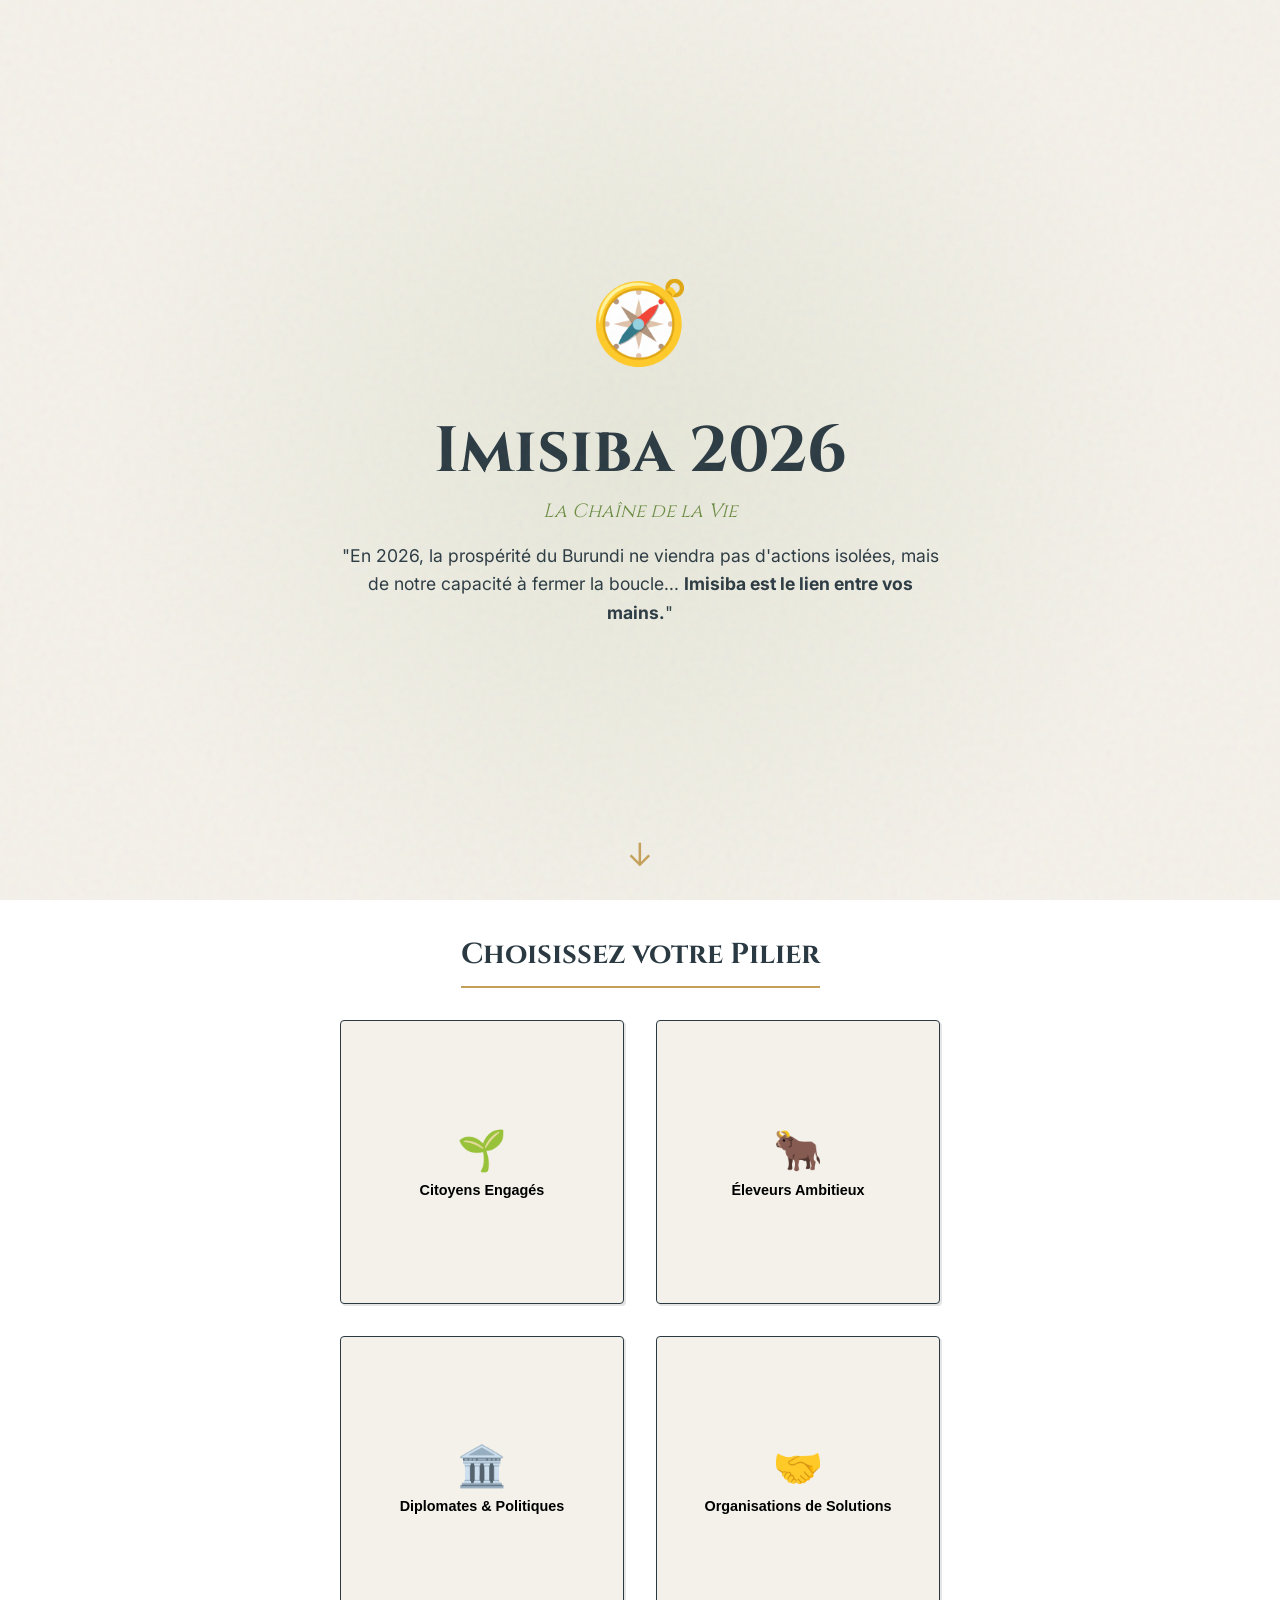
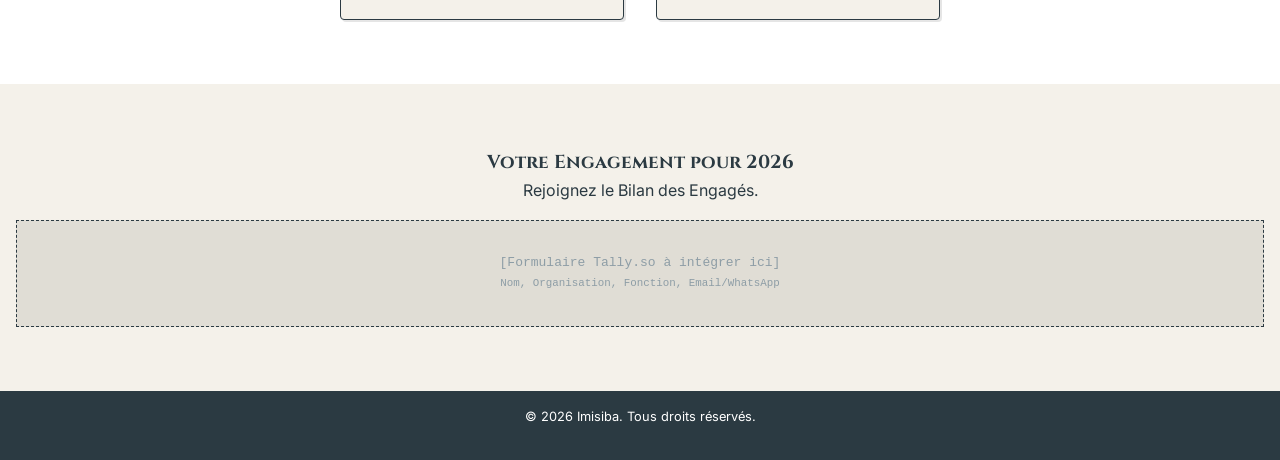
==== index.html @ 262bafe7 "Initial release" ====
<!DOCTYPE html>
<html lang="fr">

<head>
    <meta charset="UTF-8">
    <meta name="viewport" content="width=device-width, initial-scale=1.0">
    <title>Imisiba 2026 – La Chaîne de la Vie</title>
    <meta name="description" content="En 2026, fermons la boucle. Une campagne pour la prospérité du Burundi.">

    <!-- Fonts: Cinzel for Gravure/Classic feel, Inter for readability -->
    <link rel="preconnect" href="https://fonts.googleapis.com">
    <link rel="preconnect" href="https://fonts.gstatic.com" crossorigin>
    <link href="https://fonts.googleapis.com/css2?family=Cinzel:wght@400;700&family=Inter:wght@300;400;600&display=swap"
        rel="stylesheet">

    <link rel="stylesheet" href="css/style.css">
</head>

<body>

    <!-- HERO SECTION -->
    <header class="hero">
        <div class="compass-visual">
            <!-- Compass SVG/Image will go here -->
            <div class="compass-placeholder">🧭</div>
        </div>
        <div class="manifesto">
            <h1>Imisiba 2026</h1>
            <p class="lead">La Chaîne de la Vie</p>
            <p class="manifesto-text">
                "En 2026, la prospérité du Burundi ne viendra pas d'actions isolées, mais de notre capacité à fermer la
                boucle...
                <strong>Imisiba est le lien entre vos mains.</strong>"
            </p>
        </div>
        <div class="scroll-indicator">↓</div>
    </header>

    <!-- HUB SECTION (Mosaic) -->
    <main class="hub-container" id="hub">
        <h2 class="section-title">Choisissez votre Pilier</h2>

        <div class="mosaic-grid">
            <!-- Segment 1: Citoyens -->
            <button class="mosaic-item" data-segment="citoyens">
                <span class="icon">🌱</span>
                <span class="label">Citoyens Engagés</span>
            </button>

            <!-- Segment 2: Éleveurs -->
            <button class="mosaic-item" data-segment="eleveurs">
                <span class="icon">🐂</span>
                <span class="label">Éleveurs Ambitieux</span>
            </button>

            <!-- Segment 3: Diplomates -->
            <button class="mosaic-item" data-segment="politiques">
                <span class="icon">🏛️</span>
                <span class="label">Diplomates & Politiques</span>
            </button>

            <!-- Segment 4: Organisations -->
            <button class="mosaic-item" data-segment="organisations">
                <span class="icon">🤝</span>
                <span class="label">Organisations de Solutions</span>
            </button>
        </div>

        <!-- Dynamic Content Area -->
        <div id="segment-detail" class="segment-detail hidden">
            <button class="close-detail" aria-label="Fermer">×</button>
            <div class="detail-content">
                <!-- Content injected via JS -->
            </div>
        </div>
    </main>

    <!-- COMMITMENT SECTION -->
    <section class="commitment" id="engage">
        <div class="container">
            <h3>Votre Engagement pour 2026</h3>
            <p>Rejoignez le Bilan des Engagés.</p>

            <!-- Tally Embed Placeholder -->
            <div id="tally-form-container">
                <div class="tally-placeholder">
                    [Formulaire Tally.so à intégrer ici]
                    <br>
                    <small>Nom, Organisation, Fonction, Email/WhatsApp</small>
                </div>
                <!-- 
                <iframe data-tally-src="..." width="100%" height="400" frameborder="0" marginheight="0" marginwidth="0" title="Imisiba 2026"></iframe>
                -->
            </div>
        </div>
    </section>

    <footer>
        <p>&copy; 2026 Imisiba. Tous droits réservés.</p>
    </footer>

    <script src="js/script.js"></script>
</body>

</html>
---- css/style.css ----
/* VARIABLES & RESET */
:root {
    --color-bg: #f4f1ea;
    /* Ancient Paper */
    --color-ink: #2b3a42;
    /* Dark Ink */
    --color-accent: #6b8c42;
    /* Botanical Green */
    --color-gold: #c5a059;
    /* Etching Gold */
    --color-muted: #8d9da6;
    /* Muted Blue/Grey */

    --font-heading: 'Cinzel', serif;
    --font-body: 'Inter', sans-serif;

    --spacing-sm: 0.5rem;
    --spacing-md: 1rem;
    --spacing-lg: 2rem;
}

* {
    box-sizing: border-box;
    margin: 0;
    padding: 0;
}

body {
    background-color: var(--color-bg);
    color: var(--color-ink);
    font-family: var(--font-body);
    line-height: 1.6;
    overflow-x: hidden;
}

/* TYPOGRAPHY */
h1,
h2,
h3 {
    font-family: var(--font-heading);
    font-weight: 700;
    color: var(--color-ink);
}

h1 {
    font-size: 2.5rem;
    line-height: 1.1;
    margin-bottom: var(--spacing-sm);
}

h2 {
    font-size: 1.8rem;
    text-align: center;
    margin-bottom: var(--spacing-lg);
    border-bottom: 2px solid var(--color-gold);
    display: inline-block;
    padding-bottom: 0.5rem;
}

p {
    margin-bottom: var(--spacing-md);
}

/* VISUAL STYLE: GRAVURE EFFECT */
/* Adding a subtle noise overlay to simulate paper grain */
body::before {
    content: "";
    position: fixed;
    top: 0;
    left: 0;
    width: 100%;
    height: 100%;
    background-image: url("data:image/svg+xml,%3Csvg viewBox='0 0 200 200' xmlns='http://www.w3.org/2000/svg'%3E%3Cfilter id='noiseFilter'%3E%3CfeTurbulence type='fractalNoise' baseFrequency='0.65' numOctaves='3' stitchTiles='stitch'/%3E%3C/filter%3E%3Crect width='100%25' height='100%25' filter='url(%23noiseFilter)' opacity='0.05'/%3E%3C/svg%3E");
    pointer-events: none;
    z-index: 9999;
}

/* HERO SECTION */
.hero {
    height: 100vh;
    display: flex;
    flex-direction: column;
    justify-content: center;
    align-items: center;
    padding: var(--spacing-lg);
    text-align: center;
    position: relative;
    background: radial-gradient(circle at center, rgba(107, 140, 66, 0.1) 0%, transparent 70%);
}

.compass-visual {
    font-size: 5rem;
    margin-bottom: var(--spacing-lg);
    animation: rotateSlow 60s infinite linear;
}

@keyframes rotateSlow {
    from {
        transform: rotate(0deg);
    }

    to {
        transform: rotate(360deg);
    }
}

.lead {
    font-size: 1.2rem;
    font-style: italic;
    color: var(--color-accent);
    font-family: var(--font-heading);
}

.manifesto-text {
    max-width: 600px;
    margin-top: var(--spacing-md);
    font-size: 1.1rem;
}

.scroll-indicator {
    position: absolute;
    bottom: 20px;
    font-size: 2rem;
    color: var(--color-gold);
    animation: bounce 2s infinite;
}

@keyframes bounce {

    0%,
    20%,
    50%,
    80%,
    100% {
        transform: translateY(0);
    }

    40% {
        transform: translateY(-10px);
    }

    60% {
        transform: translateY(-5px);
    }
}

/* HUB - MOSAIC */
.hub-container {
    min-height: 80vh;
    padding: var(--spacing-lg) var(--spacing-md);
    background: #fff;
    display: flex;
    flex-direction: column;
    align-items: center;
}

.mosaic-grid {
    display: grid;
    grid-template-columns: 1fr 1fr;
    gap: var(--spacing-md);
    max-width: 600px;
    width: 100%;
    margin-bottom: var(--spacing-lg);
}

.mosaic-item {
    background: var(--color-bg);
    border: 1px solid var(--color-ink);
    border-radius: 4px;
    /* Classic corners */
    padding: var(--spacing-lg);
    aspect-ratio: 1;
    display: flex;
    flex-direction: column;
    align-items: center;
    justify-content: center;
    cursor: pointer;
    transition: all 0.3s ease;
    box-shadow: 2px 2px 0px rgba(0, 0, 0, 0.1);
}

.mosaic-item:hover {
    transform: translateY(-2px);
    box-shadow: 4px 4px 0px var(--color-gold);
    border-color: var(--color-accent);
}

.mosaic-item .icon {
    font-size: 2.5rem;
    margin-bottom: var(--spacing-sm);
}

.mosaic-item .label {
    font-weight: 600;
    font-size: 0.9rem;
    text-align: center;
}

/* DETAIL PANEL */
.segment-detail {
    width: 100%;
    max-width: 600px;
    background: var(--color-ink);
    color: var(--color-bg);
    padding: var(--spacing-lg);
    border: 2px solid var(--color-gold);
    position: relative;
    opacity: 0;
    transform: translateY(20px);
    transition: all 0.4s ease;
}

.segment-detail.visible {
    opacity: 1;
    transform: translateY(0);
}

.segment-detail.hidden {
    display: none;
}

.close-detail {
    position: absolute;
    top: 5px;
    right: 10px;
    background: none;
    border: none;
    color: var(--color-gold);
    font-size: 2rem;
    cursor: pointer;
}

.detail-header {
    display: flex;
    align-items: center;
    gap: var(--spacing-md);
    margin-bottom: var(--spacing-md);
    border-bottom: 1px solid var(--color-gold);
    padding-bottom: var(--spacing-sm);
}

.detail-icon {
    font-size: 2rem;
}

.detail-text {
    font-size: 1.1rem;
    margin-bottom: var(--spacing-lg);
}

.cta-button {
    display: inline-block;
    background: var(--color-gold);
    color: var(--color-ink);
    text-decoration: none;
    padding: 10px 20px;
    font-weight: 700;
    text-transform: uppercase;
    letter-spacing: 1px;
    border: 1px solid transparent;
    transition: 0.3s;
}

.cta-button:hover {
    background: transparent;
    border-color: var(--color-gold);
    color: var(--color-gold);
}

/* COMMITMENT / FOOTER */
.commitment {
    padding: 4rem var(--spacing-md);
    background-color: var(--color-bg);
    text-align: center;
}

.tally-placeholder {
    background: #e0ddd5;
    padding: 2rem;
    border: 1px dashed var(--color-ink);
    margin-top: var(--spacing-md);
    font-family: monospace;
    color: var(--color-muted);
}

footer {
    text-align: center;
    padding: var(--spacing-md);
    background: var(--color-ink);
    color: #fff;
    font-size: 0.8rem;
}

/* RESPONSIVE */
@media (min-width: 768px) {
    .mosaic-grid {
        gap: var(--spacing-lg);
    }

    h1 {
        font-size: 4rem;
    }
}
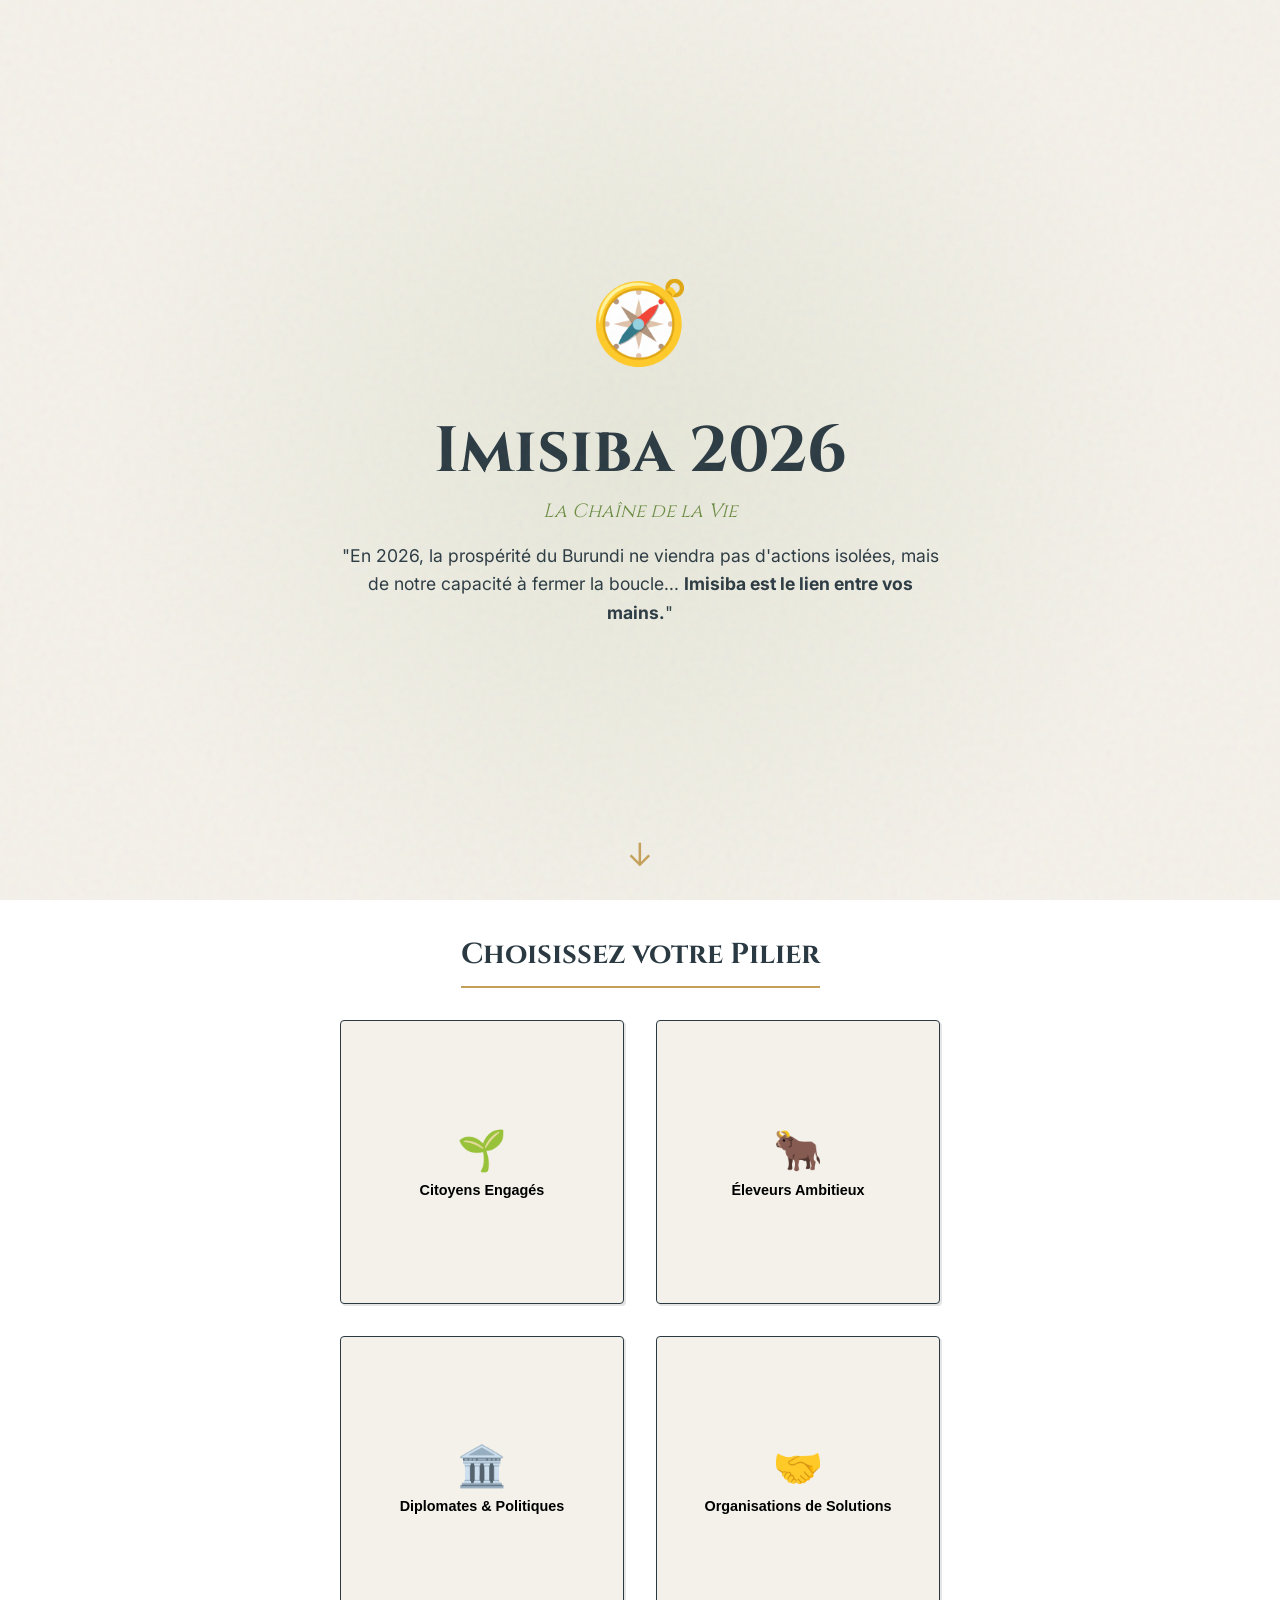
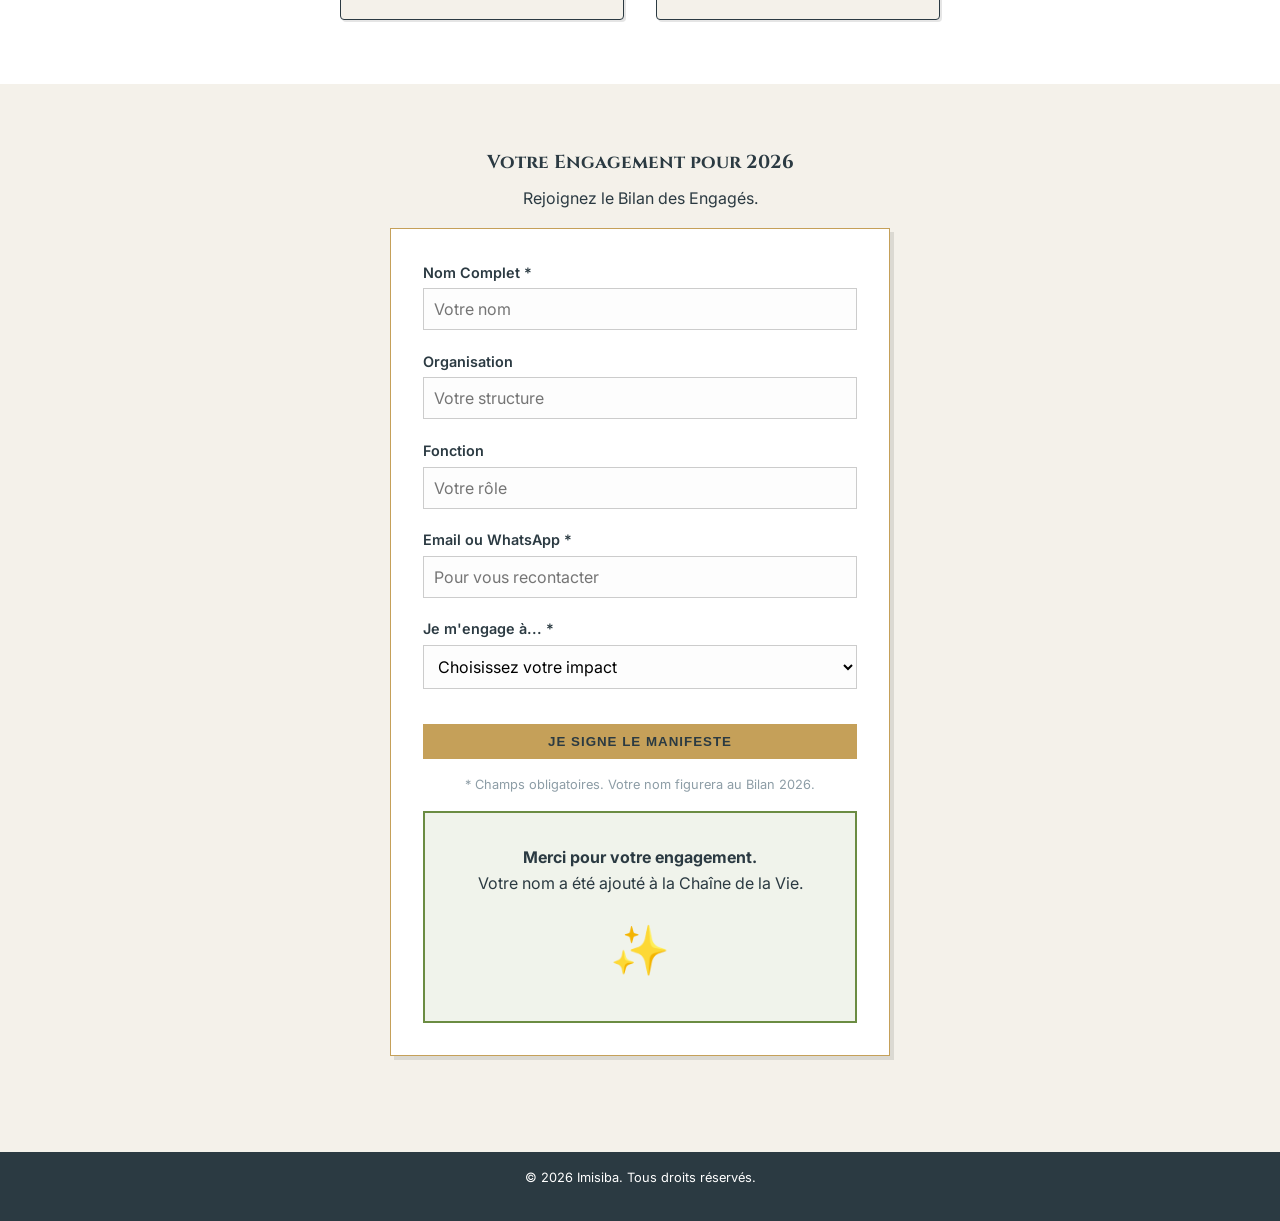
==== commit 7e67b88a: "Update Emails URLs and Docs" ====
--- a/index.html
+++ b/index.html
@@ -81,16 +81,50 @@
             <h3>Votre Engagement pour 2026</h3>
             <p>Rejoignez le Bilan des Engagés.</p>
 
-            <!-- Tally Embed Placeholder -->
-            <div id="tally-form-container">
-                <div class="tally-placeholder">
-                    [Formulaire Tally.so à intégrer ici]
-                    <br>
-                    <small>Nom, Organisation, Fonction, Email/WhatsApp</small>
+            <!-- Custom Engagement Form -->
+            <div id="custom-form-container" class="form-container">
+                <form id="engagement-form" class="engagement-form">
+                    <div class="form-group">
+                        <label for="name">Nom Complet *</label>
+                        <input type="text" id="name" name="name" required placeholder="Votre nom">
+                    </div>
+
+                    <div class="form-group">
+                        <label for="org">Organisation</label>
+                        <input type="text" id="org" name="org" placeholder="Votre structure">
+                    </div>
+
+                    <div class="form-group">
+                        <label for="function">Fonction</label>
+                        <input type="text" id="function" name="function" placeholder="Votre rôle">
+                    </div>
+
+                    <div class="form-group">
+                        <label for="contact">Email ou WhatsApp *</label>
+                        <input type="text" id="contact" name="contact" required placeholder="Pour vous recontacter">
+                    </div>
+
+                    <div class="form-group">
+                        <label for="commitment">Je m'engage à... *</label>
+                        <select id="commitment" name="commitment" required>
+                            <option value="" disabled selected>Choisissez votre impact</option>
+                            <option value="Trier">Trier mes biodéchets (Citoyen)</option>
+                            <option value="Transformer">Pratiquer la lombriculture (Éleveur)</option>
+                            <option value="Soutenir">Garantir le cadre souverain (Politique)</option>
+                            <option value="Investir">Apporter des solutions techniques (Organisation)</option>
+                        </select>
+                    </div>
+
+                    <button type="submit" class="cta-button submit-btn">Je signe le manifeste</button>
+
+                    <p class="form-note">* Champs obligatoires. Votre nom figurera au Bilan 2026.</p>
+                </form>
+
+                <div id="form-success" class="hidden success-message">
+                    <h4>Merci pour votre engagement.</h4>
+                    <p>Votre nom a été ajouté à la Chaîne de la Vie.</p>
+                    <span class="check-icon">✨</span>
                 </div>
-                <!-- 
-                <iframe data-tally-src="..." width="100%" height="400" frameborder="0" marginheight="0" marginwidth="0" title="Imisiba 2026"></iframe>
-                -->
             </div>
         </div>
     </section>
--- a/css/style.css
+++ b/css/style.css
@@ -283,12 +283,83 @@
     color: var(--color-muted);
 }
 
+.commitment h3 {
+    margin-bottom: var(--spacing-sm);
+}
+
+.form-container {
+    max-width: 500px;
+    margin: 0 auto;
+    text-align: left;
+    background: #fff;
+    padding: 2rem;
+    border: 1px solid var(--color-gold);
+    box-shadow: 4px 4px 0px rgba(0, 0, 0, 0.1);
+}
+
+.form-group {
+    margin-bottom: 1.2rem;
+}
+
+label {
+    display: block;
+    font-weight: 600;
+    font-size: 0.9rem;
+    margin-bottom: 0.3rem;
+    color: var(--color-ink);
+}
+
+input,
+select {
+    width: 100%;
+    padding: 10px;
+    border: 1px solid #ccc;
+    font-family: var(--font-body);
+    font-size: 1rem;
+    background: #fdfdfd;
+}
+
+input:focus,
+select:focus {
+    outline: none;
+    border-color: var(--color-accent);
+    box-shadow: 0 0 0 2px rgba(107, 140, 66, 0.2);
+}
+
+.submit-btn {
+    width: 100%;
+    border: none;
+    cursor: pointer;
+    margin-top: 1rem;
+}
+
+.form-note {
+    font-size: 0.8rem;
+    color: var(--color-muted);
+    text-align: center;
+    margin-top: 1rem;
+}
+
+.success-message {
+    text-align: center;
+    padding: 2rem;
+    border: 2px solid var(--color-accent);
+    background: rgba(107, 140, 66, 0.1);
+}
+
+.check-icon {
+    display: block;
+    font-size: 3rem;
+    margin-top: 1rem;
+}
+
 footer {
     text-align: center;
     padding: var(--spacing-md);
     background: var(--color-ink);
     color: #fff;
     font-size: 0.8rem;
+    margin-top: 2rem;
 }
 
 /* RESPONSIVE */
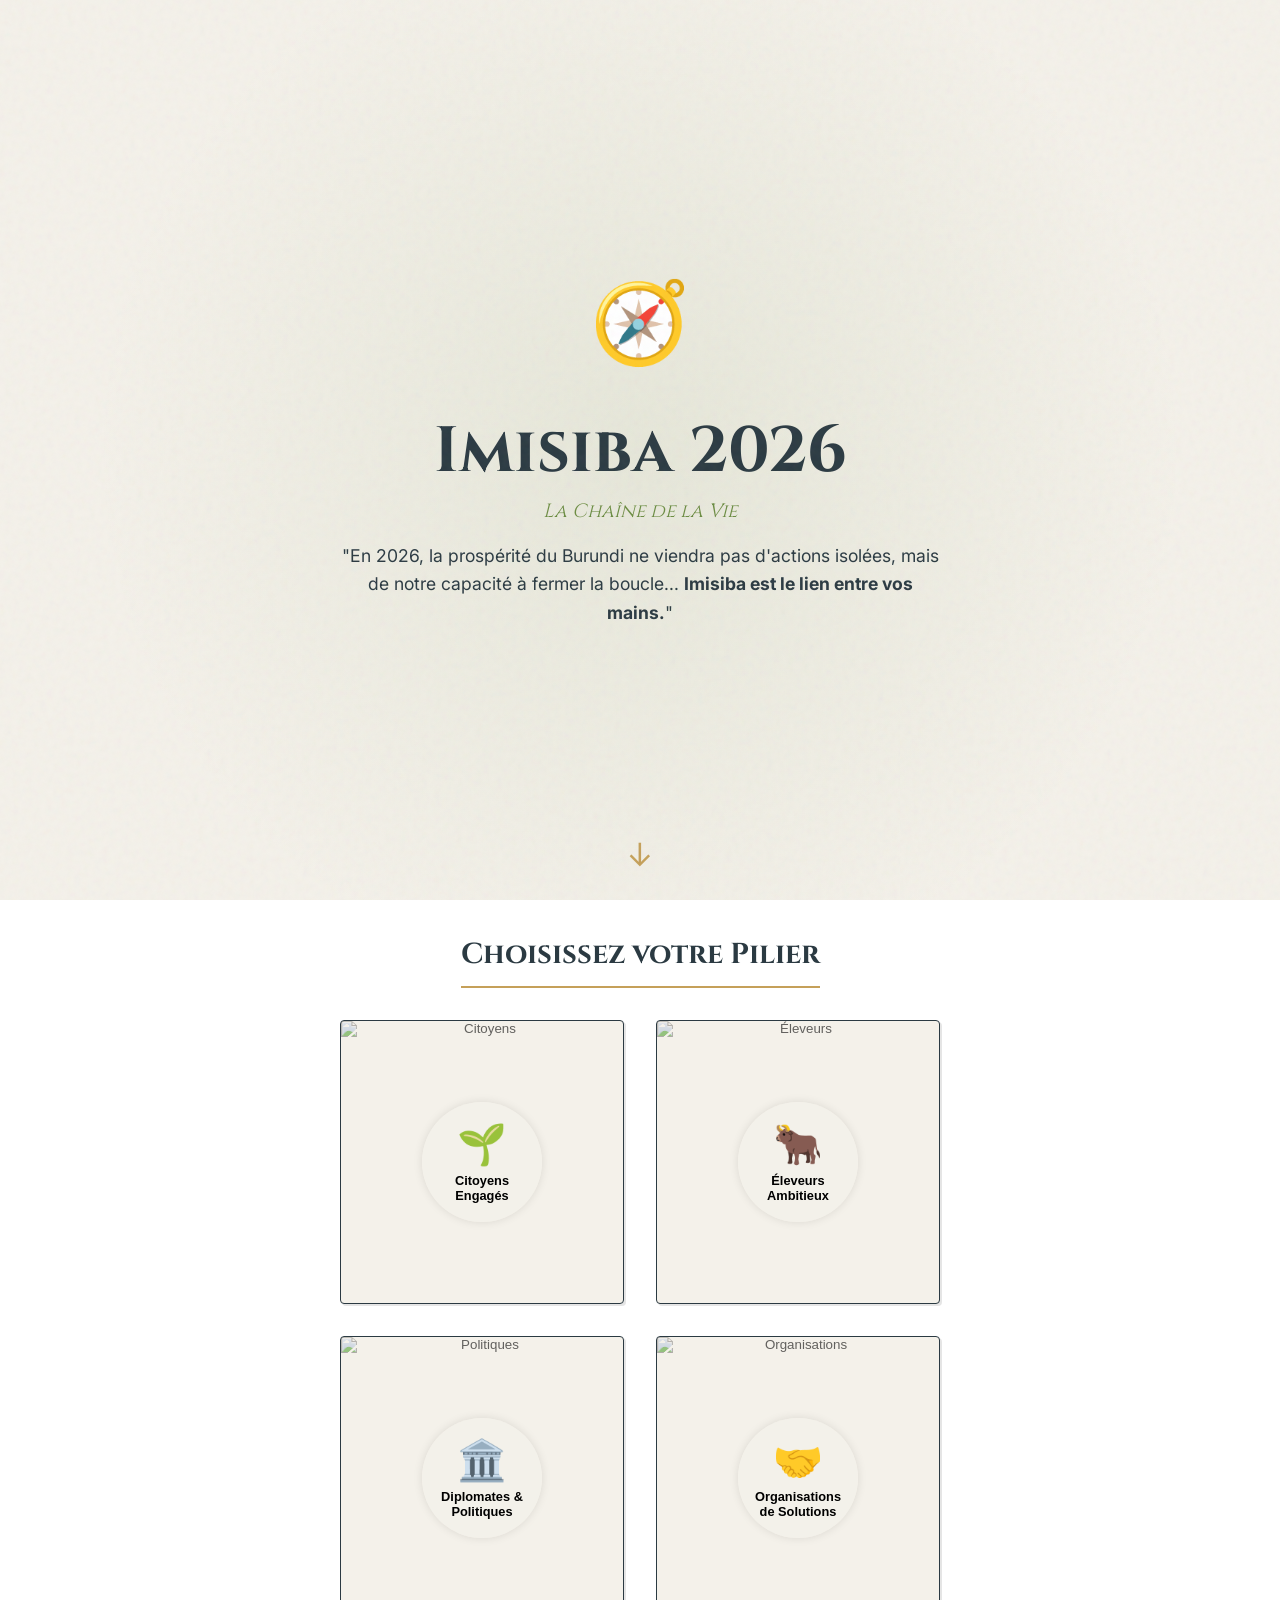
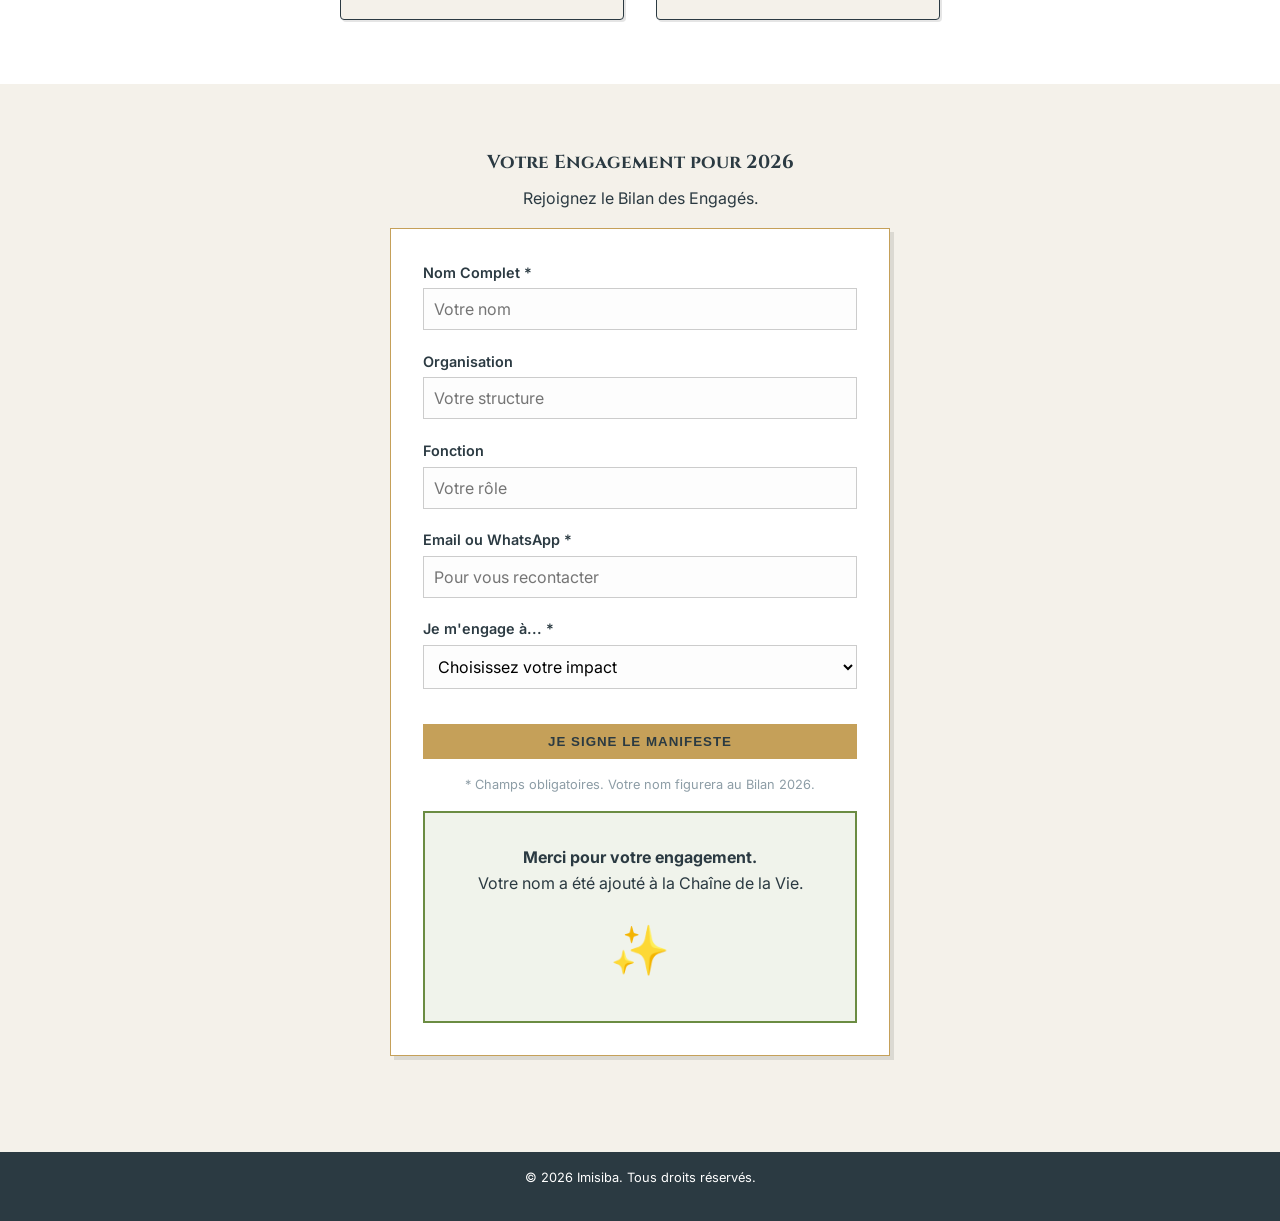
==== commit c0290505: "Update assets to JPG" ====
--- a/index.html
+++ b/index.html
@@ -21,8 +21,9 @@
     <!-- HERO SECTION -->
     <header class="hero">
         <div class="compass-visual">
-            <!-- Compass SVG/Image will go here -->
-            <div class="compass-placeholder">🧭</div>
+            <img src="assets/boussole-main.jpg" alt="Boussole Imisiba" class="compass-img"
+                onerror="this.style.display='none'; document.querySelector('.compass-fallback').style.display='block';">
+            <div class="compass-fallback" style="display:none; font-size: 5rem;">🧭</div>
         </div>
         <div class="manifesto">
             <h1>Imisiba 2026</h1>
@@ -43,26 +44,38 @@
         <div class="mosaic-grid">
             <!-- Segment 1: Citoyens -->
             <button class="mosaic-item" data-segment="citoyens">
-                <span class="icon">🌱</span>
-                <span class="label">Citoyens Engagés</span>
+                <img src="assets/segment-citoyens.jpg" alt="Citoyens" class="segment-img">
+                <div class="overlay">
+                    <span class="icon">🌱</span>
+                    <span class="label">Citoyens Engagés</span>
+                </div>
             </button>
 
             <!-- Segment 2: Éleveurs -->
             <button class="mosaic-item" data-segment="eleveurs">
-                <span class="icon">🐂</span>
-                <span class="label">Éleveurs Ambitieux</span>
+                <img src="assets/segment-eleveurs.jpg" alt="Éleveurs" class="segment-img">
+                <div class="overlay">
+                    <span class="icon">🐂</span>
+                    <span class="label">Éleveurs Ambitieux</span>
+                </div>
             </button>
 
             <!-- Segment 3: Diplomates -->
             <button class="mosaic-item" data-segment="politiques">
-                <span class="icon">🏛️</span>
-                <span class="label">Diplomates & Politiques</span>
+                <img src="assets/segment-politiques.jpg" alt="Politiques" class="segment-img">
+                <div class="overlay">
+                    <span class="icon">🏛️</span>
+                    <span class="label">Diplomates & Politiques</span>
+                </div>
             </button>
 
             <!-- Segment 4: Organisations -->
             <button class="mosaic-item" data-segment="organisations">
-                <span class="icon">🤝</span>
-                <span class="label">Organisations de Solutions</span>
+                <img src="assets/segment-organisations.jpg" alt="Organisations" class="segment-img">
+                <div class="overlay">
+                    <span class="icon">🤝</span>
+                    <span class="label">Organisations de Solutions</span>
+                </div>
             </button>
         </div>
 
--- a/css/style.css
+++ b/css/style.css
@@ -89,8 +89,16 @@
 }
 
 .compass-visual {
-    font-size: 5rem;
     margin-bottom: var(--spacing-lg);
+    /* Animation removed for static image, or applied to img */
+}
+
+.compass-img {
+    max-width: 300px;
+    /* Adjust as needed */
+    height: auto;
+    filter: sepia(0.3) contrast(1.1);
+    /* Gravure feel */
     animation: rotateSlow 60s infinite linear;
 }
 
@@ -167,8 +175,8 @@
     background: var(--color-bg);
     border: 1px solid var(--color-ink);
     border-radius: 4px;
-    /* Classic corners */
-    padding: var(--spacing-lg);
+    padding: 0;
+    /* Remove padding for full image */
     aspect-ratio: 1;
     display: flex;
     flex-direction: column;
@@ -177,6 +185,41 @@
     cursor: pointer;
     transition: all 0.3s ease;
     box-shadow: 2px 2px 0px rgba(0, 0, 0, 0.1);
+    position: relative;
+    overflow: hidden;
+}
+
+.segment-img {
+    position: absolute;
+    top: 0;
+    left: 0;
+    width: 100%;
+    height: 100%;
+    object-fit: cover;
+    opacity: 0.6;
+    transition: 0.3s;
+    mix-blend-mode: multiply;
+}
+
+.mosaic-item:hover .segment-img {
+    opacity: 0.8;
+    transform: scale(1.05);
+}
+
+.mosaic-item .overlay {
+    position: relative;
+    z-index: 2;
+    display: flex;
+    flex-direction: column;
+    align-items: center;
+    background: rgba(244, 241, 234, 0.85);
+    /* Semi-transparent bg for text */
+    padding: 10px;
+    border-radius: 50%;
+    width: 120px;
+    height: 120px;
+    justify-content: center;
+    box-shadow: 0 0 10px rgba(0, 0, 0, 0.1);
 }
 
 .mosaic-item:hover {
@@ -187,13 +230,14 @@
 
 .mosaic-item .icon {
     font-size: 2.5rem;
-    margin-bottom: var(--spacing-sm);
+    margin-bottom: 5px;
 }
 
 .mosaic-item .label {
     font-weight: 600;
-    font-size: 0.9rem;
-    text-align: center;
+    font-size: 0.8rem;
+    text-align: center;
+    line-height: 1.2;
 }
 
 /* DETAIL PANEL */
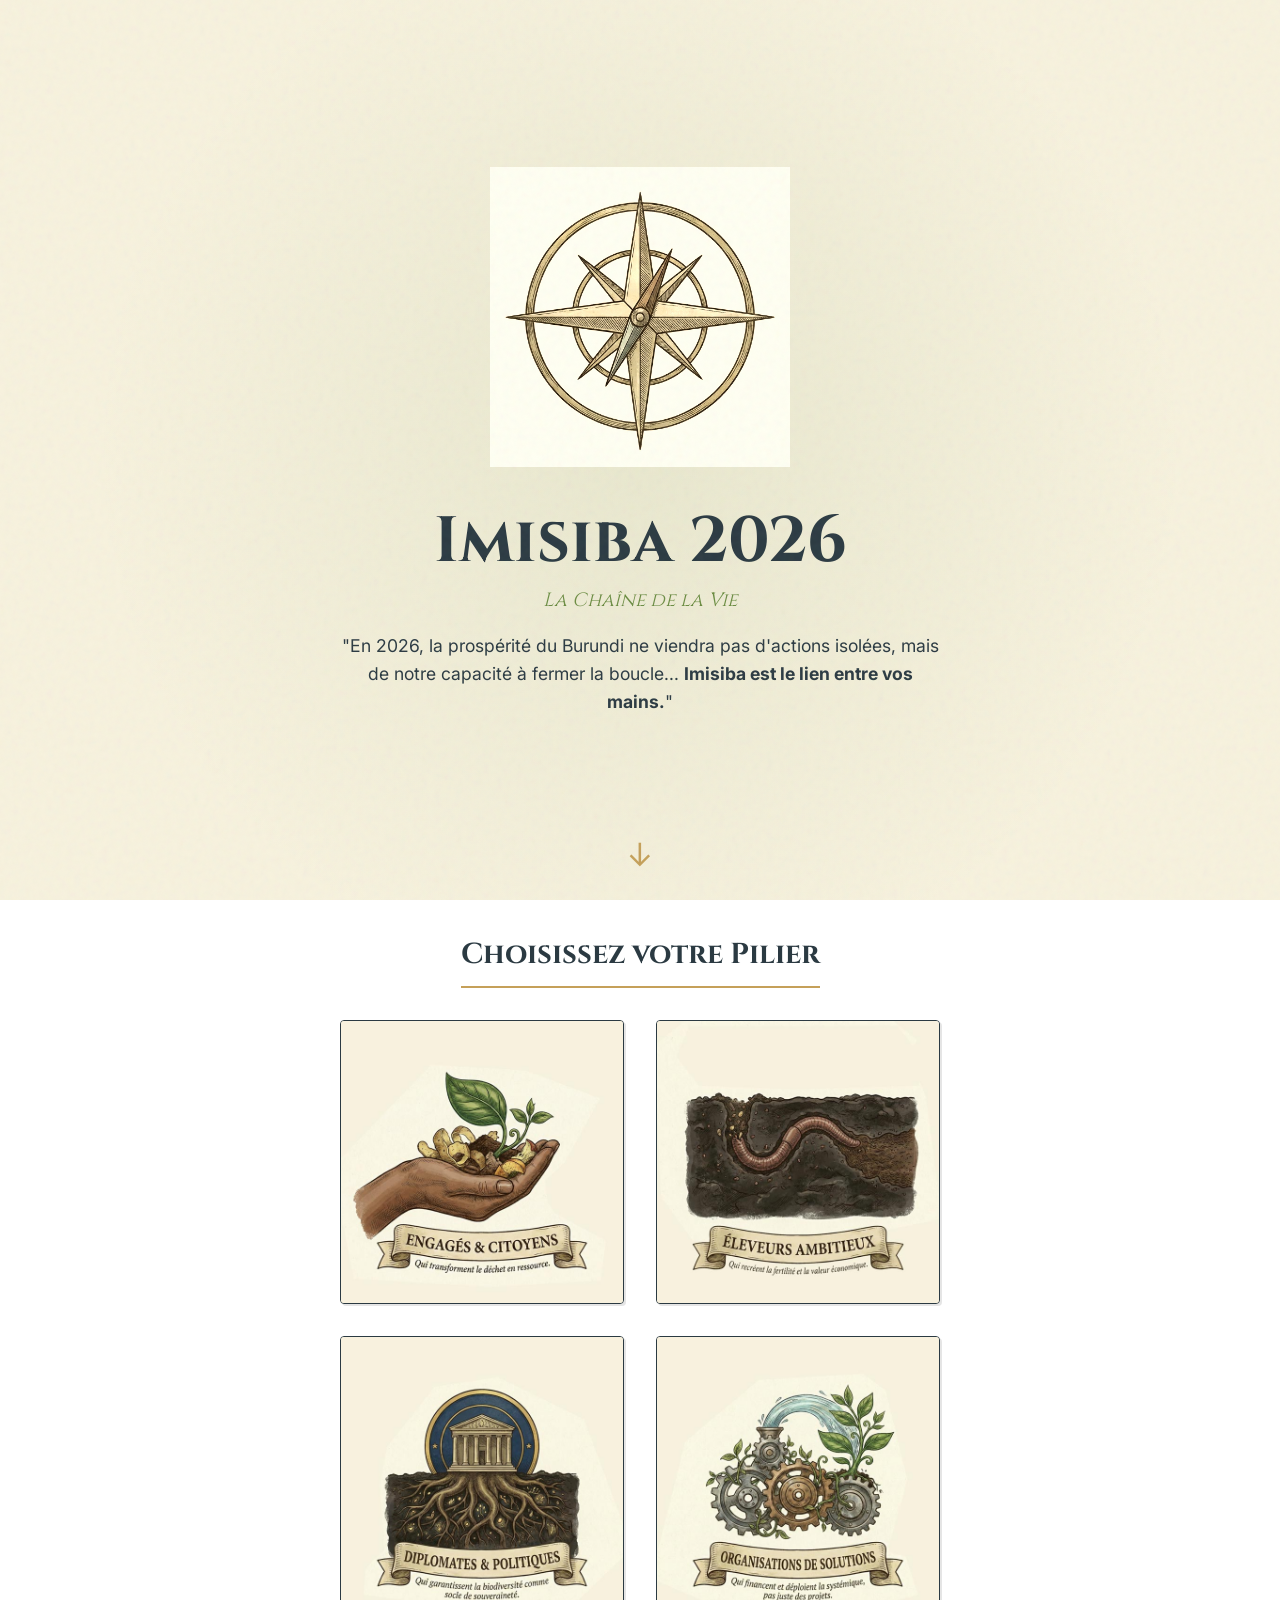
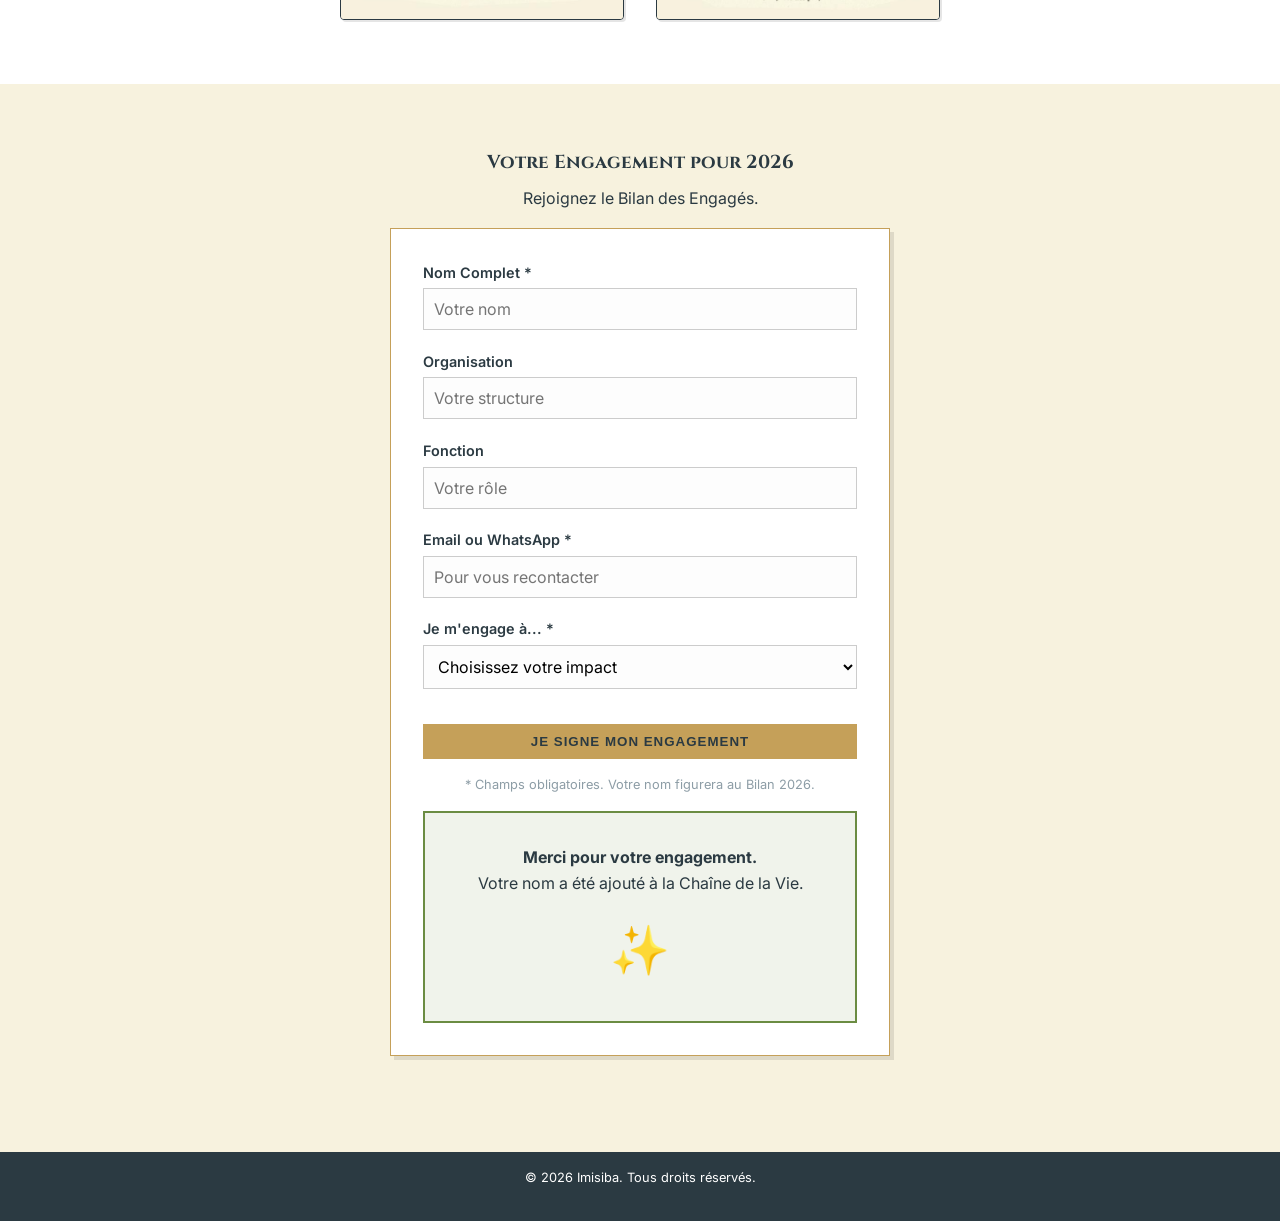
==== commit afbefafc: "Feat: Connect form to Google Sheet" ====
--- a/index.html
+++ b/index.html
@@ -45,37 +45,21 @@
             <!-- Segment 1: Citoyens -->
             <button class="mosaic-item" data-segment="citoyens">
                 <img src="assets/segment-citoyens.jpg" alt="Citoyens" class="segment-img">
-                <div class="overlay">
-                    <span class="icon">🌱</span>
-                    <span class="label">Citoyens Engagés</span>
-                </div>
             </button>
 
             <!-- Segment 2: Éleveurs -->
             <button class="mosaic-item" data-segment="eleveurs">
                 <img src="assets/segment-eleveurs.jpg" alt="Éleveurs" class="segment-img">
-                <div class="overlay">
-                    <span class="icon">🐂</span>
-                    <span class="label">Éleveurs Ambitieux</span>
-                </div>
             </button>
 
             <!-- Segment 3: Diplomates -->
             <button class="mosaic-item" data-segment="politiques">
                 <img src="assets/segment-politiques.jpg" alt="Politiques" class="segment-img">
-                <div class="overlay">
-                    <span class="icon">🏛️</span>
-                    <span class="label">Diplomates & Politiques</span>
-                </div>
             </button>
 
             <!-- Segment 4: Organisations -->
             <button class="mosaic-item" data-segment="organisations">
                 <img src="assets/segment-organisations.jpg" alt="Organisations" class="segment-img">
-                <div class="overlay">
-                    <span class="icon">🤝</span>
-                    <span class="label">Organisations de Solutions</span>
-                </div>
             </button>
         </div>
 
@@ -128,7 +112,7 @@
                         </select>
                     </div>
 
-                    <button type="submit" class="cta-button submit-btn">Je signe le manifeste</button>
+                    <button type="submit" class="cta-button submit-btn">Je signe mon engagement</button>
 
                     <p class="form-note">* Champs obligatoires. Votre nom figurera au Bilan 2026.</p>
                 </form>
--- a/css/style.css
+++ b/css/style.css
@@ -1,7 +1,7 @@
 /* VARIABLES & RESET */
 :root {
-    --color-bg: #f4f1ea;
-    /* Ancient Paper */
+    --color-bg: #f7f2de;
+    /* Matches Image Background */
     --color-ink: #2b3a42;
     /* Dark Ink */
     --color-accent: #6b8c42;
@@ -196,31 +196,18 @@
     width: 100%;
     height: 100%;
     object-fit: cover;
-    opacity: 0.6;
+    opacity: 1;
+    /* Changed to full opacity */
     transition: 0.3s;
-    mix-blend-mode: multiply;
+    /* mix-blend-mode removed */
 }
 
 .mosaic-item:hover .segment-img {
-    opacity: 0.8;
     transform: scale(1.05);
 }
 
-.mosaic-item .overlay {
-    position: relative;
-    z-index: 2;
-    display: flex;
-    flex-direction: column;
-    align-items: center;
-    background: rgba(244, 241, 234, 0.85);
-    /* Semi-transparent bg for text */
-    padding: 10px;
-    border-radius: 50%;
-    width: 120px;
-    height: 120px;
-    justify-content: center;
-    box-shadow: 0 0 10px rgba(0, 0, 0, 0.1);
-}
+/* Overlay class removed */
+
 
 .mosaic-item:hover {
     transform: translateY(-2px);
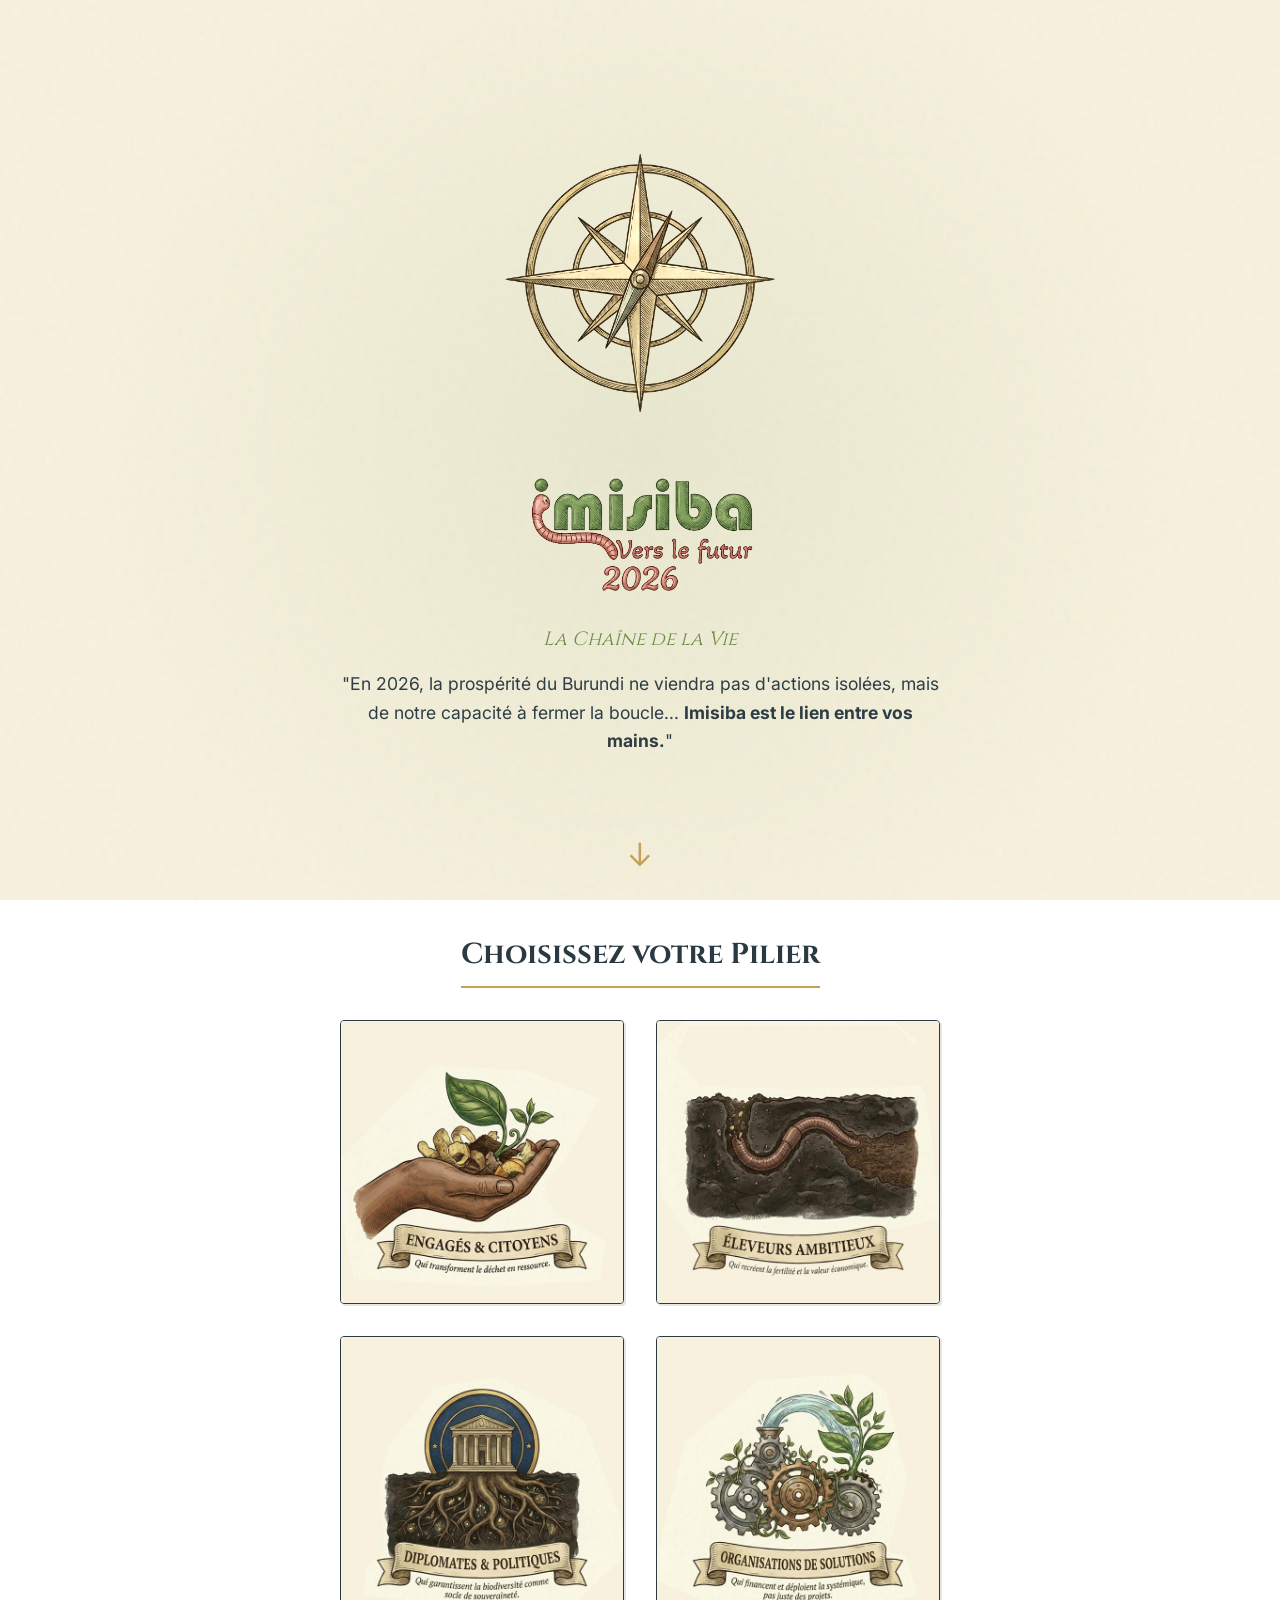
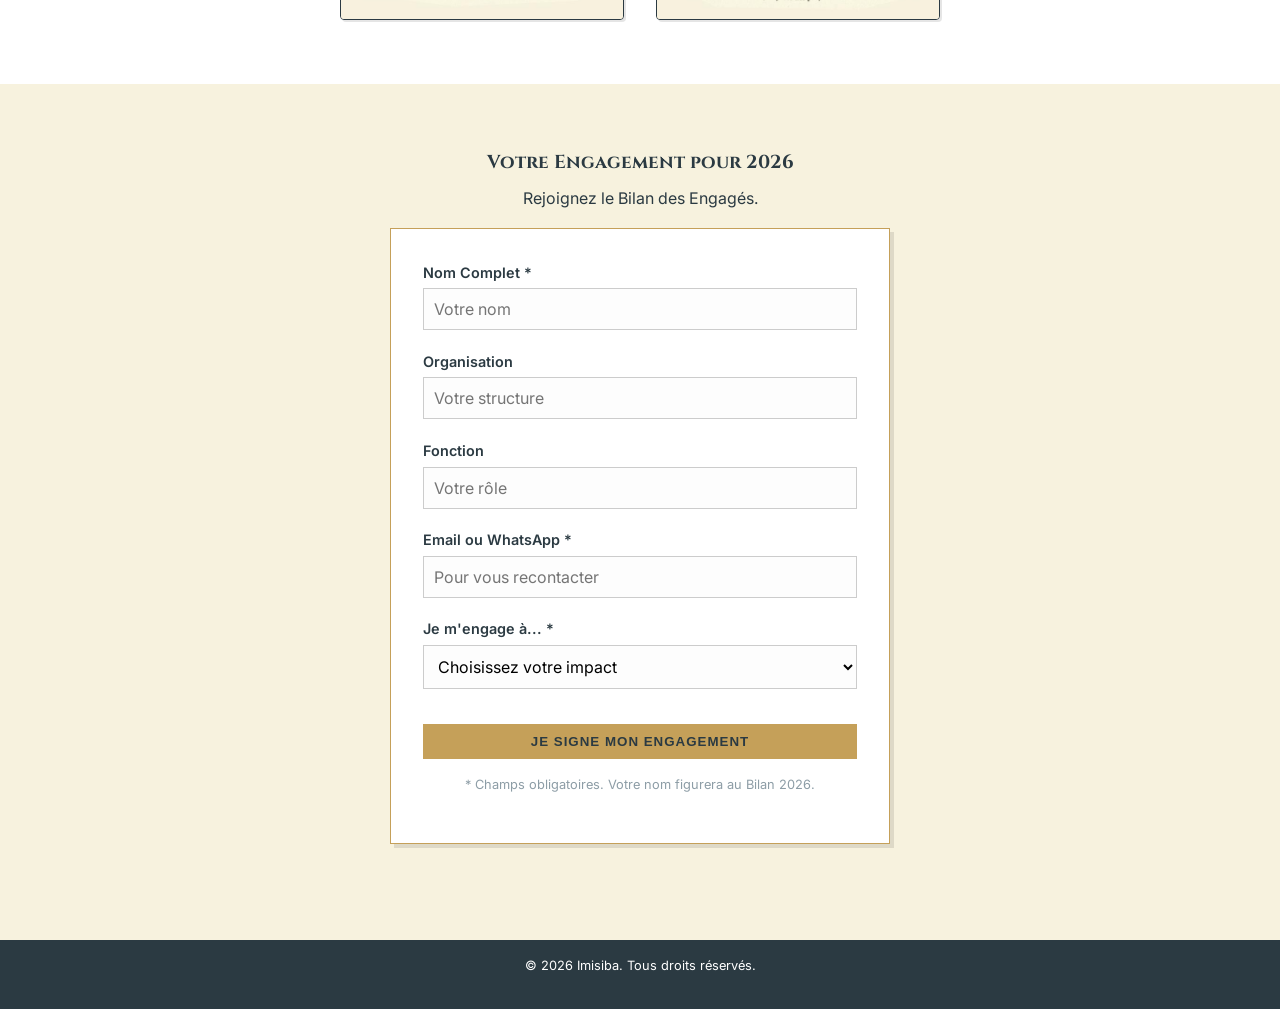
==== commit 5a83edff: "Update: Swap Hero Text for Logo + Force Compass Update" ====
--- a/index.html
+++ b/index.html
@@ -21,12 +21,13 @@
     <!-- HERO SECTION -->
     <header class="hero">
         <div class="compass-visual">
-            <img src="assets/boussole-main.jpg" alt="Boussole Imisiba" class="compass-img"
+            <img src="assets/boussole-main.png" alt="Boussole Imisiba" class="compass-img"
                 onerror="this.style.display='none'; document.querySelector('.compass-fallback').style.display='block';">
             <div class="compass-fallback" style="display:none; font-size: 5rem;">🧭</div>
         </div>
         <div class="manifesto">
-            <h1>Imisiba 2026</h1>
+            <img src="assets/Logo2026.png" alt="Logo Imisiba 2026" class="hero-logo"
+                style="max-width: 300px; margin-bottom: 1rem;">
             <p class="lead">La Chaîne de la Vie</p>
             <p class="manifesto-text">
                 "En 2026, la prospérité du Burundi ne viendra pas d'actions isolées, mais de notre capacité à fermer la
--- a/css/style.css
+++ b/css/style.css
@@ -372,10 +372,15 @@
 }
 
 .success-message {
+    display: none;
     text-align: center;
     padding: 2rem;
     border: 2px solid var(--color-accent);
     background: rgba(107, 140, 66, 0.1);
+}
+
+.hidden {
+    display: none !important;
 }
 
 .check-icon {
